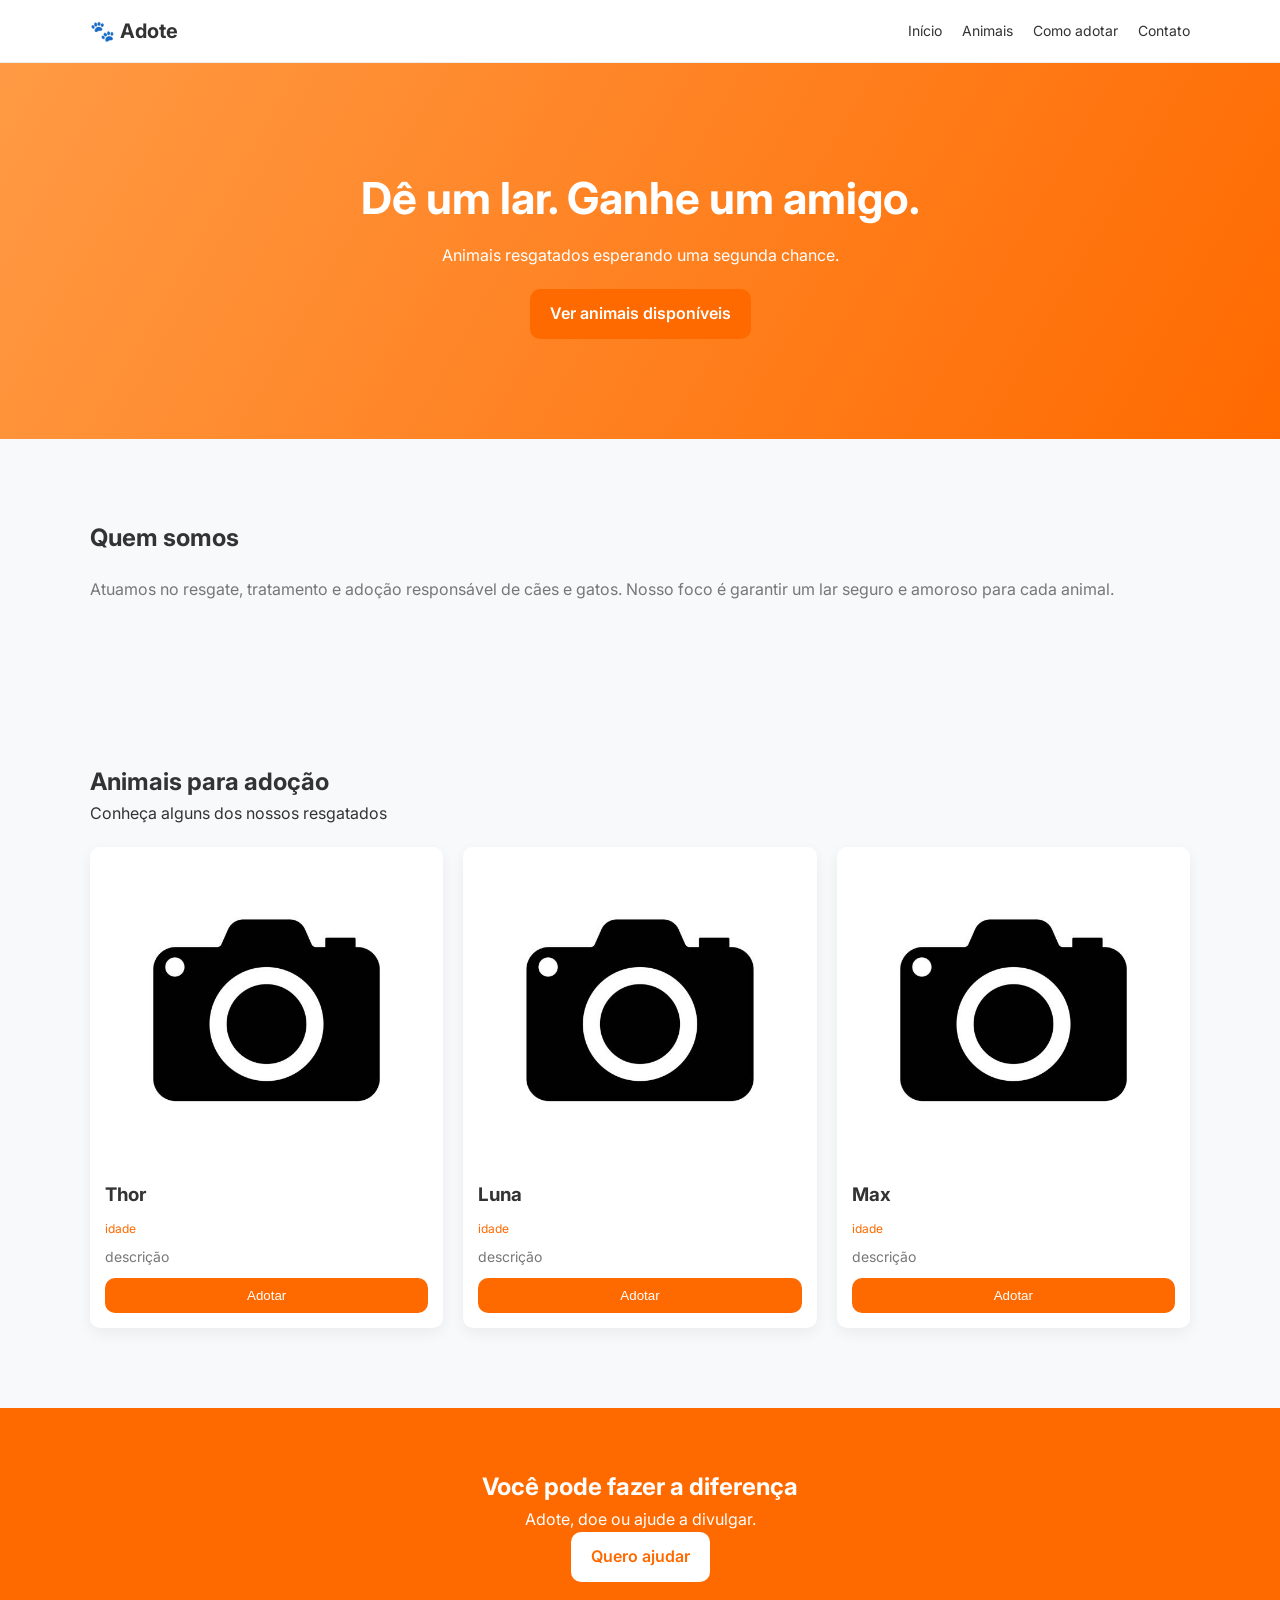
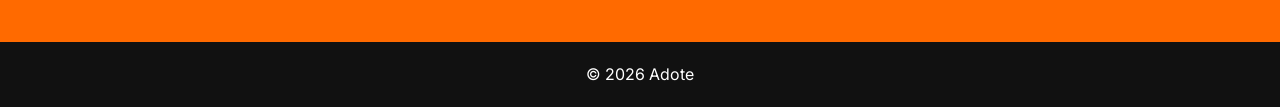
==== index.html @ 524ba232 "first commit" ====
<!DOCTYPE html>
<html lang="pt-br">
<head>
  <meta charset="UTF-8" />
  <meta name="viewport" content="width=device-width, initial-scale=1.0" />
  <title>Adote Amor</title>

  <!-- Fonte -->
  <link href="https://fonts.googleapis.com/css2?family=Inter:wght@300;400;600;700&display=swap" rel="stylesheet">

  <link rel="stylesheet" href="./src/css/style.css" />
</head>

<body>

<header class="header">
  <div class="container nav">
    <h1 class="logo">🐾 Adote</h1>

    <nav aria-label="principal">
      <ul class="menu">
        <li><a href="#">Início</a></li>
        <li><a href="#">Animais</a></li>
        <li><a href="#">Como adotar</a></li>
        <li><a href="#">Contato</a></li>
      </ul>
    </nav>
  </div>
</header>

<main>

  <!-- principal -->
  <section class="hero">
    <div class="container hero-content">
      <h2>Dê um lar. Ganhe um amigo.</h2>
      <p>Animais resgatados esperando uma segunda chance.</p>
      <a href="#" class="btn">Ver animais disponíveis</a>
    </div>
  </section>

  <!-- SOBRE -->
  <section class="section container">
    <header class="section-header">
      <h2>Quem somos</h2>
    </header>

    <p class="section-text">
      Atuamos no resgate, tratamento e adoção responsável de cães e gatos.
      Nosso foco é garantir um lar seguro e amoroso para cada animal.
    </p>
  </section>

  <!-- ANIMAIS -->
  <section class="section container">
    <header class="section-header">
      <h2>Animais para adoção</h2>
      <p>Conheça alguns dos nossos resgatados</p>
    </header>

    <div class="grid-cards">

      <article class="card">
        <img src="./src/img/imagemEx.jpg" alt="dog">
        <div class="card-body">
          <h3>Thor</h3>
          <span class="tag">idade</span>
          <p>descrição</p>
          <button>Adotar</button>
        </div>
      </article>

      <article class="card">
        <img src="./src/img/imagemEx.jpg" alt="dog">
        <div class="card-body">
          <h3>Luna</h3>
          <span class="tag">idade</span>
          <p>descrição</p>
          <button>Adotar</button>
        </div>
      </article>

      <article class="card">
        <img src="./src/img/imagemEx.jpg" alt="dog">
        <div class="card-body">
          <h3>Max</h3>
          <span class="tag">idade</span>
          <p>descrição</p>
          <button>Adotar</button>
        </div>
      </article>

    </div>
  </section>

  <!-- ajude -->
  <section class="ajude">
    <div class="container">
      <h2>Você pode fazer a diferença</h2>
      <p>Adote, doe ou ajude a divulgar.</p>
      <a href="#" class="btn light">Quero ajudar</a>
    </div>
  </section>

</main>

<footer class="footer">
  <div class="container">
    <p>© 2026 Adote</p>
  </div>
</footer>

</body>
</html>
---- src/css/style.css ----
:root {
  --primary: #ff6a00;
  --primary-dark: #e85c00;
  --bg: #f7f9fb;
  --text: #333;
  --gray: #777;
  --radius: 10px;
}

/* RESET */
* {
  margin: 0;
  padding: 0;
  box-sizing: border-box;
}

body {
  font-family: 'Inter', sans-serif;
  background: var(--bg);
  color: var(--text);
  line-height: 1.6;
}

/* CONTAINER */
.container {
  width: 90%;
  max-width: 1100px;
  margin: auto;
}

/* HEADER */
.header {
  background: #fff;
  border-bottom: 1px solid #eee;
}

.nav {
  display: flex;
  flex-direction: column;
  gap: 10px;
  padding: 15px 0;
}

.logo {
  font-size: 20px;
  font-weight: 700;
}

/* MENU MOBILE */
.menu {
  list-style: none;
  display: flex;
  justify-content: space-between;
  font-size: 14px;
}

.menu a {
  text-decoration: none;
  color: var(--text);
}

/* HERO */
.hero {
  background: linear-gradient(120deg, #ff9a44, #ff6a00);
  color: white;
  padding: 60px 0;
  text-align: center;
}

.hero h2 {
  font-size: 26px;
  margin-bottom: 10px;
}

.hero p {
  margin-bottom: 20px;
}

/* BOTÕES */
.btn {
  display: inline-block;
  background: var(--primary);
  color: white;
  padding: 12px 20px;
  border-radius: var(--radius);
  text-decoration: none;
  font-weight: 600;
}

.btn.light {
  background: white;
  color: var(--primary);
}

/* SEÇÕES */
.section {
  padding: 50px 0;
}

.section-header {
  margin-bottom: 20px;
}

.section-text {
  color: var(--gray);
}

/* GRID CARDS */
.grid-cards {
  display: grid;
  grid-template-columns: 1fr;
  gap: 20px;
}

/* CARD */
.card {
  background: white;
  border-radius: var(--radius);
  overflow: hidden;
  box-shadow: 0 5px 15px rgba(0,0,0,0.06);
  transition: 0.3s;
}

.card:hover {
  transform: translateY(-5px);
}

.card img {
  width: 100%;
  display: block;
}

.card-body {
  padding: 15px;
}

.card h3 {
  margin-bottom: 5px;
}

.tag {
  display: inline-block;
  font-size: 12px;
  color: var(--primary);
  margin-bottom: 8px;
}

.card p {
  font-size: 14px;
  color: var(--gray);
}

.card button {
  margin-top: 10px;
  width: 100%;
  padding: 10px;
  border: none;
  background: var(--primary);
  color: white;
  border-radius: var(--radius);
}

/* ajude */
.ajude {
  background: var(--primary);
  color: white;
  text-align: center;
  padding: 60px 0;
}

/* FOOTER */
.footer {
  background: #111;
  color: white;
  text-align: center;
  padding: 20px;
}

/* ========================= */
/* RESPONSIVIDADE (TABLET) */
/* ========================= */
@media (min-width: 768px) {

  .nav {
    flex-direction: row;
    justify-content: space-between;
    align-items: center;
  }

  .menu {
    gap: 20px;
    justify-content: flex-end;
  }

  .hero h2 {
    font-size: 36px;
  }

  .grid-cards {
    grid-template-columns: repeat(2, 1fr);
  }
}

/* ========================= */
/* RESPONSIVIDADE (DESKTOP) */
/* ========================= */
@media (min-width: 1024px) {

  .hero {
    padding: 100px 0;
  }

  .hero h2 {
    font-size: 44px;
  }

  .grid-cards {
    grid-template-columns: repeat(3, 1fr);
  }

  .section {
    padding: 80px 0;
  }
}
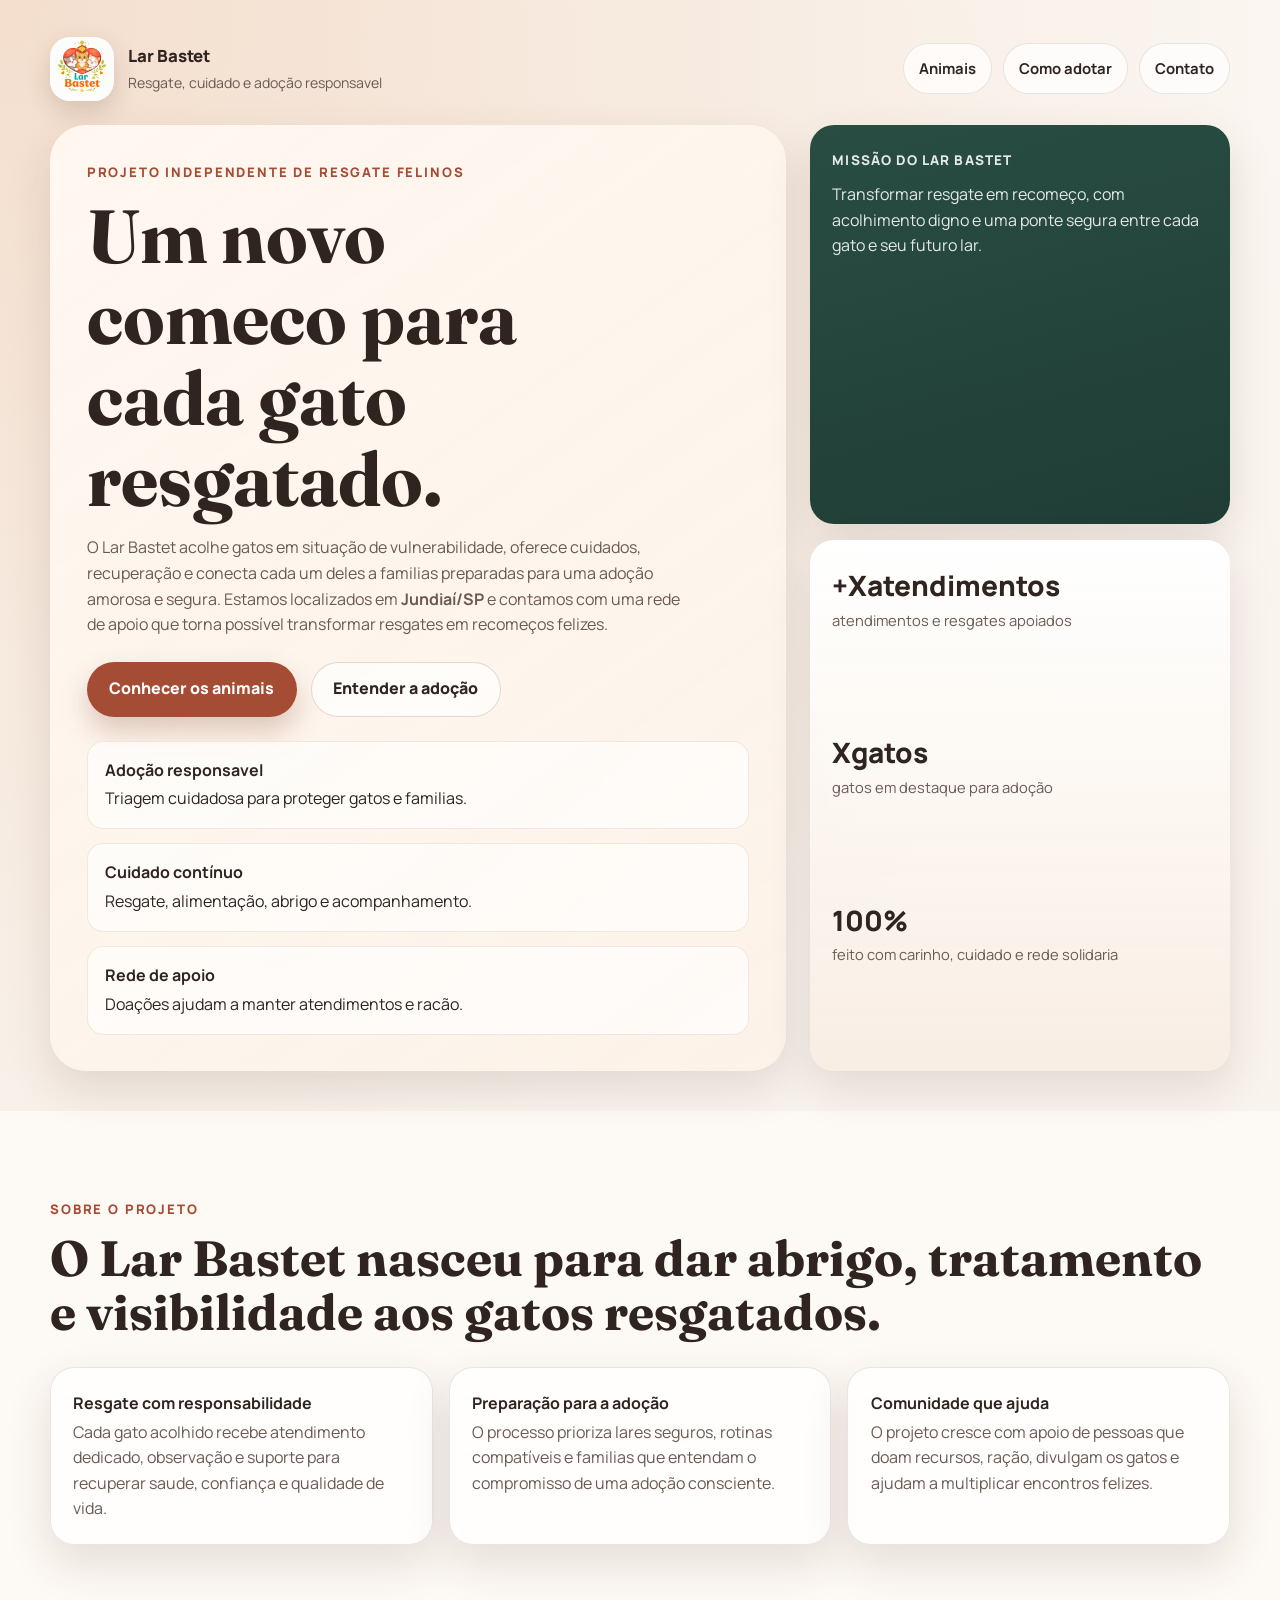
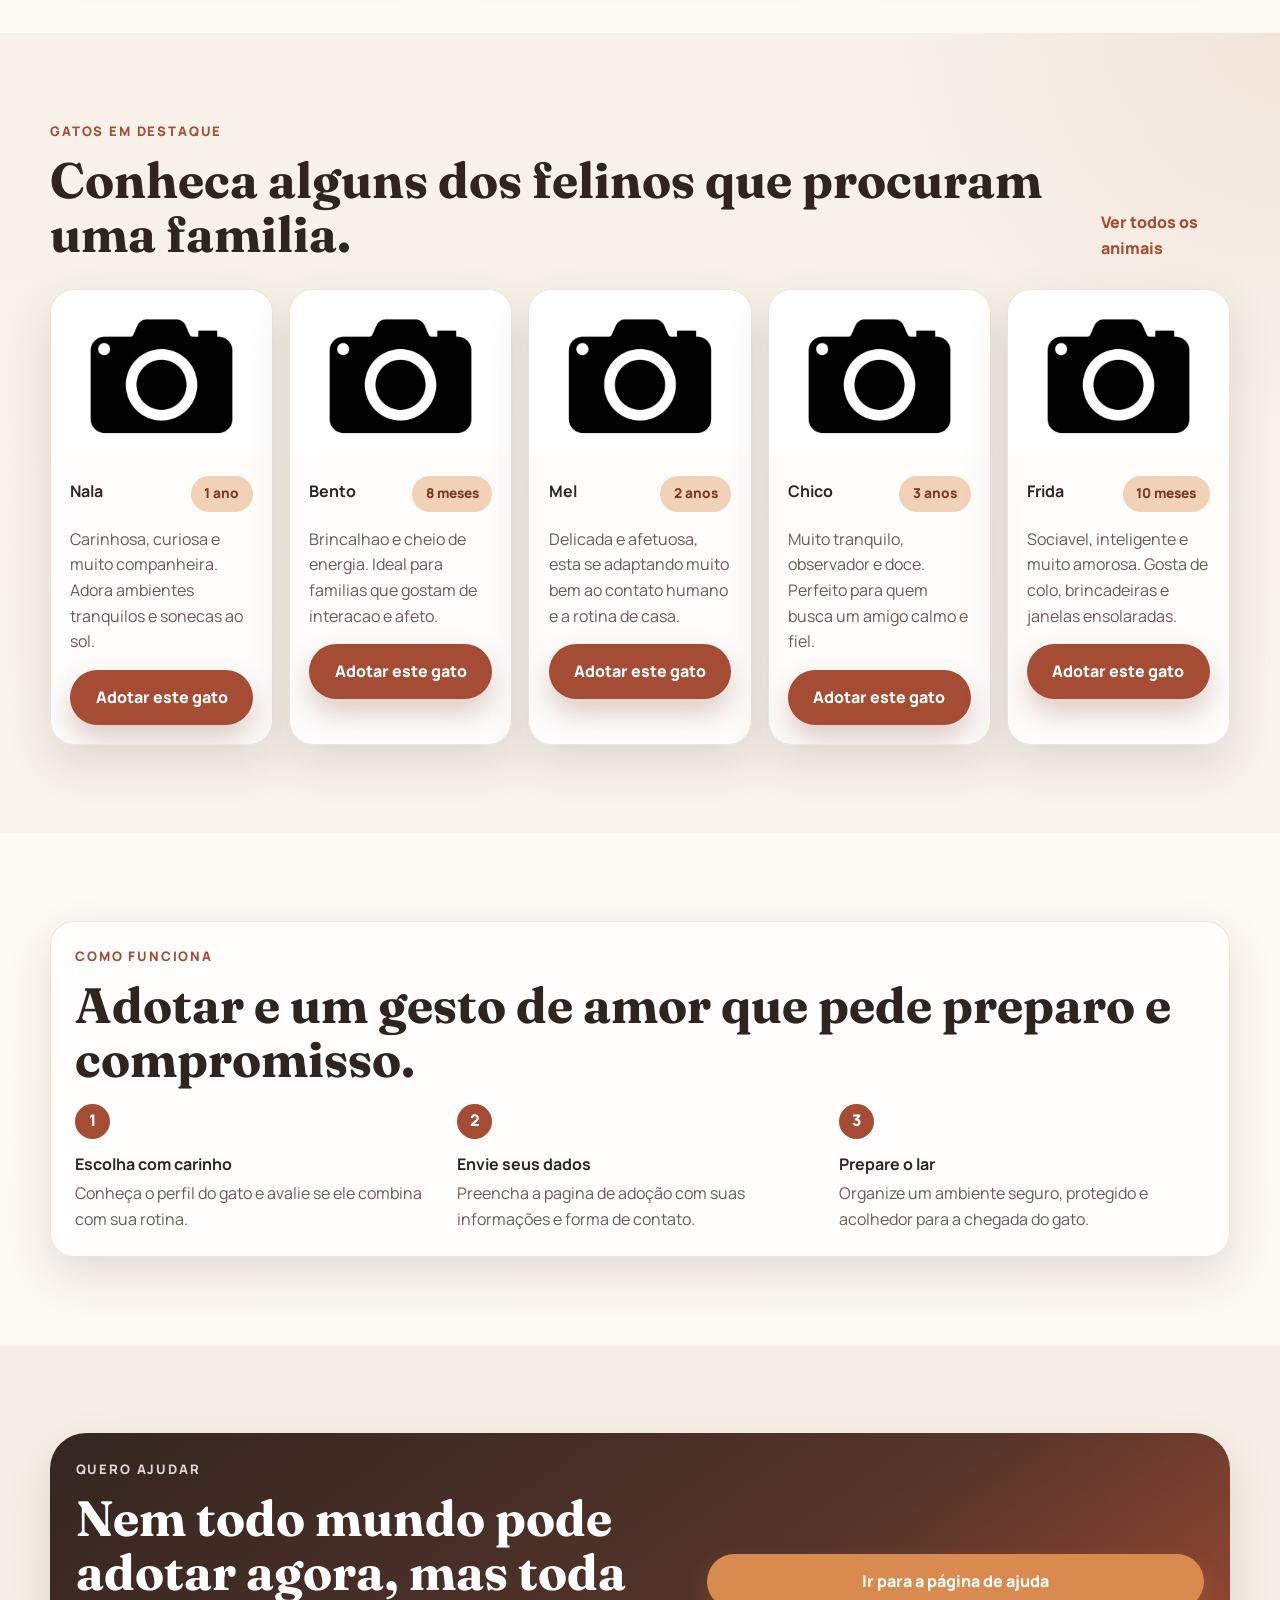
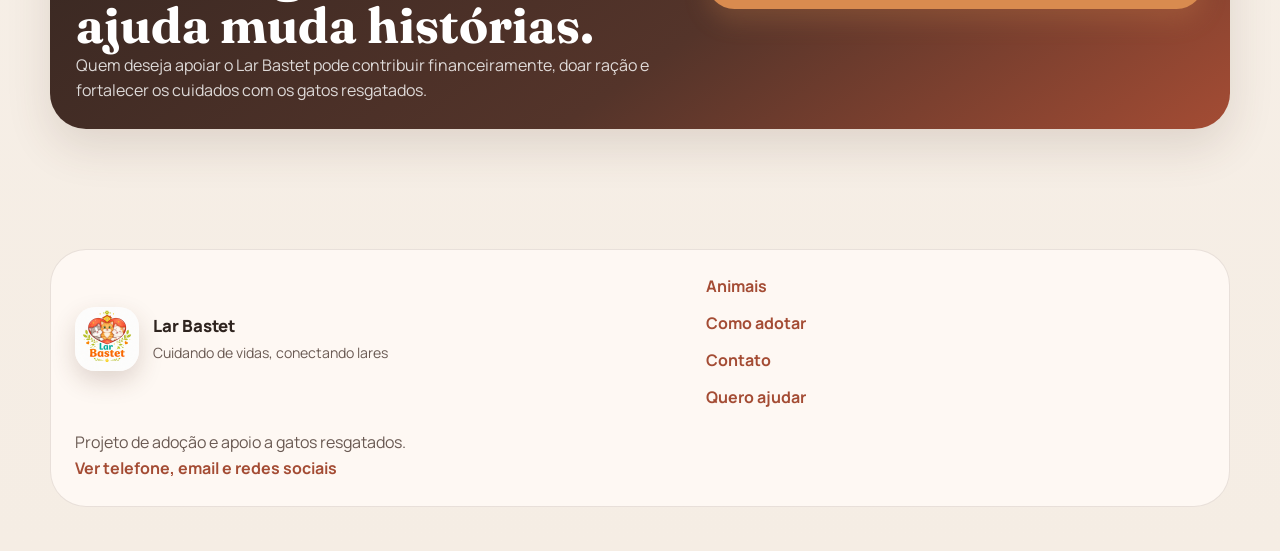
==== commit f84b98c5: "Add files via upload" ====
--- a/index.html
+++ b/index.html
@@ -1,114 +1,278 @@
 <!DOCTYPE html>
-<html lang="pt-br">
+<html lang="pt-BR">
 <head>
-  <meta charset="UTF-8" />
-  <meta name="viewport" content="width=device-width, initial-scale=1.0" />
-  <title>Adote Amor</title>
-
-  <!-- Fonte -->
-  <link href="https://fonts.googleapis.com/css2?family=Inter:wght@300;400;600;700&display=swap" rel="stylesheet">
-
-  <link rel="stylesheet" href="./src/css/style.css" />
+  <meta charset="UTF-8">
+  <meta name="viewport" content="width=device-width, initial-scale=1.0">
+  <title>Lar Bastet | Resgate e Adocao de Gatos</title>
+  <meta
+    name="description"
+    content="Lar Bastet e um projeto de resgate e adocao responsavel de gatos. Conheca nossos felinos, saiba como adotar e descubra como ajudar."
+  >
+  <link rel="preconnect" href="https://fonts.googleapis.com">
+  <link rel="preconnect" href="https://fonts.gstatic.com" crossorigin>
+  <link
+    href="https://fonts.googleapis.com/css2?family=Fraunces:wght@600;700&family=Manrope:wght@400;500;600;700;800&display=swap"
+    rel="stylesheet"
+  >
+  <link rel="stylesheet" href="./src/css/style.css">
 </head>
-
 <body>
-
-<header class="header">
-  <div class="container nav">
-    <h1 class="logo">🐾 Adote</h1>
-
-    <nav aria-label="principal">
-      <ul class="menu">
-        <li><a href="#">Início</a></li>
-        <li><a href="#">Animais</a></li>
-        <li><a href="#">Como adotar</a></li>
-        <li><a href="#">Contato</a></li>
-      </ul>
-    </nav>
-  </div>
-</header>
-
-<main>
-
-  <!-- principal -->
-  <section class="hero">
-    <div class="container hero-content">
-      <h2>Dê um lar. Ganhe um amigo.</h2>
-      <p>Animais resgatados esperando uma segunda chance.</p>
-      <a href="#" class="btn">Ver animais disponíveis</a>
+  <header class="site-header">
+    <div class="container">
+      <div class="topbar">
+        <a class="brand" href="./index.html" aria-label="Pagina inicial Lar Bastet">
+          <img src="./src/img/Logo.png" alt="Logo do projeto Lar Bastet" class="brand-logo">
+          <div class="brand-copy">
+            <strong>Lar Bastet</strong>
+            <span>Resgate, cuidado e adoção responsavel</span>
+          </div>
+        </a>
+
+        <nav class="main-nav" aria-label="Principal">
+          <a href="./animais.html">Animais</a>
+          <a href="./como-adotar.html">Como adotar</a>
+          <a href="./contato.html">Contato</a>
+        </nav>
+      </div>
+
+      <section class="hero">
+        <div class="hero-copy">
+          <p class="eyebrow">Projeto independente de resgate felinos</p>
+          <h1>Um novo comeco para cada gato resgatado.</h1>
+          <p class="hero-text">
+            O Lar Bastet acolhe gatos em situação de vulnerabilidade, oferece cuidados,
+            recuperação e conecta cada um deles a familias preparadas para uma adoção amorosa e segura.
+            Estamos localizados em <strong>Jundiaí/SP</strong> e contamos com uma rede de apoio que torna possível transformar resgates em recomeços felizes.
+          </p>
+
+          <div class="hero-actions">
+            <a class="button button-primary" href="./animais.html">Conhecer os animais</a>
+            <a class="button button-secondary" href="./como-adotar.html">Entender a adoção</a>
+          </div>
+
+          <ul class="hero-highlights" aria-label="Destaques do projeto">
+            <li>
+              <strong>Adoção responsavel</strong>
+              <span>Triagem cuidadosa para proteger gatos e familias.</span>
+            </li>
+            <li>
+              <strong>Cuidado contínuo</strong>
+              <span>Resgate, alimentação, abrigo e acompanhamento.</span>
+            </li>
+            <li>
+              <strong>Rede de apoio</strong>
+              <span>Doações ajudam a manter atendimentos e racão.</span>
+            </li>
+          </ul>
+        </div>
+
+        <aside class="hero-panel">
+          <div class="panel-card panel-card-highlight">
+            <span class="panel-label">Missão do Lar Bastet</span>
+            <p>
+              Transformar resgate em recomeço, com acolhimento digno e
+              uma ponte segura entre cada gato e seu futuro lar.
+            </p>
+          </div>
+
+          <div class="panel-card stats-card">
+            <div>
+              <strong>+Xatendimentos</strong>
+              <span>atendimentos e resgates apoiados</span>
+            </div>
+            <div>
+              <strong>Xgatos</strong>
+              <span>gatos em destaque para adoção</span>
+            </div>
+            <div>
+              <strong>100%</strong>
+              <span>feito com carinho, cuidado e rede solidaria</span>
+            </div>
+          </div>
+        </aside>
+      </section>
     </div>
-  </section>
-
-  <!-- SOBRE -->
-  <section class="section container">
-    <header class="section-header">
-      <h2>Quem somos</h2>
-    </header>
-
-    <p class="section-text">
-      Atuamos no resgate, tratamento e adoção responsável de cães e gatos.
-      Nosso foco é garantir um lar seguro e amoroso para cada animal.
-    </p>
-  </section>
-
-  <!-- ANIMAIS -->
-  <section class="section container">
-    <header class="section-header">
-      <h2>Animais para adoção</h2>
-      <p>Conheça alguns dos nossos resgatados</p>
-    </header>
-
-    <div class="grid-cards">
-
-      <article class="card">
-        <img src="./src/img/imagemEx.jpg" alt="dog">
-        <div class="card-body">
-          <h3>Thor</h3>
-          <span class="tag">idade</span>
-          <p>descrição</p>
-          <button>Adotar</button>
-        </div>
-      </article>
-
-      <article class="card">
-        <img src="./src/img/imagemEx.jpg" alt="dog">
-        <div class="card-body">
-          <h3>Luna</h3>
-          <span class="tag">idade</span>
-          <p>descrição</p>
-          <button>Adotar</button>
-        </div>
-      </article>
-
-      <article class="card">
-        <img src="./src/img/imagemEx.jpg" alt="dog">
-        <div class="card-body">
-          <h3>Max</h3>
-          <span class="tag">idade</span>
-          <p>descrição</p>
-          <button>Adotar</button>
-        </div>
-      </article>
-
+  </header>
+
+  <main>
+    <section class="section section-light">
+      <div class="container">
+        <div class="section-heading">
+          <p class="eyebrow">Sobre o projeto</p>
+          <h2>O Lar Bastet nasceu para dar abrigo, tratamento e visibilidade aos gatos resgatados.</h2>
+        </div>
+
+        <div class="about-grid">
+          <article class="about-card">
+            <h3>Resgate com responsabilidade</h3>
+            <p>
+              Cada gato acolhido recebe atendimento dedicado, observação e suporte para recuperar
+              saude, confiança e qualidade de vida.
+            </p>
+          </article>
+
+          <article class="about-card">
+            <h3>Preparação para a adoção</h3>
+            <p>
+              O processo prioriza lares seguros, rotinas compatíveis e familias que entendam
+              o compromisso de uma adoção consciente.
+            </p>
+          </article>
+
+          <article class="about-card">
+            <h3>Comunidade que ajuda</h3>
+            <p>
+              O projeto cresce com apoio de pessoas que doam recursos, ração,
+              divulgam os gatos e ajudam a multiplicar encontros felizes.
+            </p>
+          </article>
+        </div>
+      </div>
+    </section>
+
+    <section class="section featured-section">
+      <div class="container">
+        <div class="section-heading section-heading-inline">
+          <div>
+            <p class="eyebrow">Gatos em destaque</p>
+            <h2>Conheca alguns dos felinos que procuram uma familia.</h2>
+          </div>
+          <a class="text-link" href="./animais.html">Ver todos os animais</a>
+        </div>
+
+        <div class="cat-grid">
+          <article class="cat-card">
+            <img src="./src/img/imagemEx.jpg" alt="Gata Nala disponivel para adocao">
+            <div class="cat-card-content">
+              <div class="cat-card-header">
+                <h3>Nala</h3>
+                <span>1 ano</span>
+              </div>
+              <p>Carinhosa, curiosa e muito companheira. Adora ambientes tranquilos e sonecas ao sol.</p>
+              <a class="button button-primary button-full" href="./como-adotar.html">Adotar este gato</a>
+            </div>
+          </article>
+
+          <article class="cat-card">
+            <img src="./src/img/imagemEx.jpg" alt="Gato Bento disponivel para adocao">
+            <div class="cat-card-content">
+              <div class="cat-card-header">
+                <h3>Bento</h3>
+                <span>8 meses</span>
+              </div>
+              <p>Brincalhao e cheio de energia. Ideal para familias que gostam de interacao e afeto.</p>
+              <a class="button button-primary button-full" href="./como-adotar.html">Adotar este gato</a>
+            </div>
+          </article>
+
+          <article class="cat-card">
+            <img src="./src/img/imagemEx.jpg" alt="Gata Mel disponivel para adocao">
+            <div class="cat-card-content">
+              <div class="cat-card-header">
+                <h3>Mel</h3>
+                <span>2 anos</span>
+              </div>
+              <p>Delicada e afetuosa, esta se adaptando muito bem ao contato humano e a rotina de casa.</p>
+              <a class="button button-primary button-full" href="./como-adotar.html">Adotar este gato</a>
+            </div>
+          </article>
+
+          <article class="cat-card">
+            <img src="./src/img/imagemEx.jpg" alt="Gato Chico disponivel para adocao">
+            <div class="cat-card-content">
+              <div class="cat-card-header">
+                <h3>Chico</h3>
+                <span>3 anos</span>
+              </div>
+              <p>Muito tranquilo, observador e doce. Perfeito para quem busca um amigo calmo e fiel.</p>
+              <a class="button button-primary button-full" href="./como-adotar.html">Adotar este gato</a>
+            </div>
+          </article>
+
+          <article class="cat-card">
+            <img src="./src/img/imagemEx.jpg" alt="Gata Frida disponivel para adocao">
+            <div class="cat-card-content">
+              <div class="cat-card-header">
+                <h3>Frida</h3>
+                <span>10 meses</span>
+              </div>
+              <p>Sociavel, inteligente e muito amorosa. Gosta de colo, brincadeiras e janelas ensolaradas.</p>
+              <a class="button button-primary button-full" href="./como-adotar.html">Adotar este gato</a>
+            </div>
+          </article>
+        </div>
+      </div>
+    </section>
+
+    <section class="section section-light">
+      <div class="container">
+        <div class="adoption-box">
+          <div>
+            <p class="eyebrow">Como funciona</p>
+            <h2>Adotar e um gesto de amor que pede preparo e compromisso.</h2>
+          </div>
+
+          <div class="adoption-steps">
+            <article>
+              <span>1</span>
+              <h3>Escolha com carinho</h3>
+              <p>Conheça o perfil do gato e avalie se ele combina com sua rotina.</p>
+            </article>
+            <article>
+              <span>2</span>
+              <h3>Envie seus dados</h3>
+              <p>Preencha a pagina de adoção com suas informações e forma de contato.</p>
+            </article>
+            <article>
+              <span>3</span>
+              <h3>Prepare o lar</h3>
+              <p>Organize um ambiente seguro, protegido e acolhedor para a chegada do gato.</p>
+            </article>
+          </div>
+        </div>
+      </div>
+    </section>
+
+    <section class="section support-section">
+      <div class="container support-box">
+        <div>
+          <p class="eyebrow">Quero ajudar</p>
+          <h2>Nem todo mundo pode adotar agora, mas toda ajuda muda histórias.</h2>
+          <p>
+            Quem deseja apoiar o Lar Bastet pode contribuir financeiramente,
+            doar ração e fortalecer os cuidados com os gatos resgatados.
+          </p>
+        </div>
+
+        <a class="button button-accent" href="./quero-ajudar.html">Ir para a página de ajuda</a>
+      </div>
+    </section>
+  </main>
+
+  <footer class="site-footer">
+    <div class="container footer-grid">
+      <div>
+        <a class="brand brand-footer" href="./index.html">
+          <img src="./src/img/Logo.png" alt="Logo do Lar Bastet" class="brand-logo">
+          <div class="brand-copy">
+            <strong>Lar Bastet</strong>
+            <span>Cuidando de vidas, conectando lares</span>
+          </div>
+        </a>
+      </div>
+
+      <div class="footer-links">
+        <a href="./animais.html">Animais</a>
+        <a href="./como-adotar.html">Como adotar</a>
+        <a href="./contato.html">Contato</a>
+        <a href="./quero-ajudar.html">Quero ajudar</a>
+      </div>
+
+      <div class="footer-contact">
+        <p>Projeto de adoção e apoio a gatos resgatados.</p>
+        <a href="./contato.html">Ver telefone, email e redes sociais</a>
+      </div>
     </div>
-  </section>
-
-  <!-- ajude -->
-  <section class="ajude">
-    <div class="container">
-      <h2>Você pode fazer a diferença</h2>
-      <p>Adote, doe ou ajude a divulgar.</p>
-      <a href="#" class="btn light">Quero ajudar</a>
-    </div>
-  </section>
-
-</main>
-
-<footer class="footer">
-  <div class="container">
-    <p>© 2026 Adote</p>
-  </div>
-</footer>
-
+  </footer>
 </body>
-</html>+</html>
--- a/src/css/style.css
+++ b/src/css/style.css
@@ -1,224 +1,612 @@
 :root {
-  --primary: #ff6a00;
-  --primary-dark: #e85c00;
-  --bg: #f7f9fb;
-  --text: #333;
-  --gray: #777;
-  --radius: 10px;
-}
-
-/* RESET */
+  --bg: #f8f2eb;
+  --surface: #fffaf5;
+  --surface-strong: #fff;
+  --surface-muted: #f1e6db;
+  --text: #2f241f;
+  --text-soft: #6a5a53;
+  --line: rgba(79, 52, 38, 0.12);
+  --primary: #a44c34;
+  --primary-dark: #7d3725;
+  --accent: #d98b4f;
+  --accent-soft: #f1d2b7;
+  --success: #294d43;
+  --shadow: 0 18px 45px rgba(86, 55, 42, 0.14);
+  --radius-sm: 16px;
+  --radius-md: 24px;
+  --radius-lg: 36px;
+  --container: 1180px;
+}
+
 * {
+  box-sizing: border-box;
   margin: 0;
   padding: 0;
-  box-sizing: border-box;
+}
+
+html {
+  scroll-behavior: smooth;
 }
 
 body {
-  font-family: 'Inter', sans-serif;
-  background: var(--bg);
+  min-width: 320px;
+  background:
+    radial-gradient(circle at top left, rgba(217, 139, 79, 0.22), transparent 32%),
+    linear-gradient(180deg, #fbf6f1 0%, #f5ede4 100%);
   color: var(--text);
+  font-family: "Manrope", sans-serif;
   line-height: 1.6;
 }
 
-/* CONTAINER */
+img {
+  display: block;
+  max-width: 100%;
+}
+
+a {
+  color: inherit;
+  text-decoration: none;
+}
+
+button,
+input,
+textarea {
+  font: inherit;
+}
+
 .container {
-  width: 90%;
-  max-width: 1100px;
-  margin: auto;
-}
-
-/* HEADER */
-.header {
-  background: #fff;
-  border-bottom: 1px solid #eee;
-}
-
-.nav {
+  width: min(calc(100% - 2rem), var(--container));
+  margin: 0 auto;
+}
+
+.site-header {
+  padding: 1rem 0 2.5rem;
+}
+
+.topbar {
   display: flex;
   flex-direction: column;
-  gap: 10px;
-  padding: 15px 0;
-}
-
-.logo {
-  font-size: 20px;
+  gap: 1rem;
+  padding: 1rem 0 1.5rem;
+}
+
+.brand {
+  display: inline-flex;
+  align-items: center;
+  gap: 0.9rem;
+  width: fit-content;
+}
+
+.brand-logo {
+  width: 64px;
+  height: 64px;
+  border-radius: 20px;
+  object-fit: cover;
+  box-shadow: 0 10px 24px rgba(84, 50, 34, 0.18);
+}
+
+.brand-copy {
+  display: flex;
+  flex-direction: column;
+  gap: 0.1rem;
+}
+
+.brand-copy strong {
+  font-size: 1.05rem;
+  font-weight: 800;
+}
+
+.brand-copy span {
+  color: var(--text-soft);
+  font-size: 0.88rem;
+}
+
+.main-nav {
+  display: grid;
+  grid-template-columns: repeat(3, minmax(0, 1fr));
+  gap: 0.65rem;
+}
+
+.main-nav a {
+  border: 1px solid var(--line);
+  border-radius: 999px;
+  background: rgba(255, 255, 255, 0.72);
+  padding: 0.8rem 0.95rem;
+  text-align: center;
+  font-size: 0.93rem;
   font-weight: 700;
-}
-
-/* MENU MOBILE */
-.menu {
+  transition: transform 0.25s ease, background-color 0.25s ease, border-color 0.25s ease;
+}
+
+.main-nav a:hover,
+.main-nav a:focus-visible {
+  background: var(--surface-strong);
+  border-color: rgba(164, 76, 52, 0.3);
+  transform: translateY(-2px);
+}
+
+.hero {
+  display: grid;
+  gap: 1.5rem;
+}
+
+.hero-copy,
+.hero-panel {
+  border-radius: var(--radius-lg);
+  backdrop-filter: blur(6px);
+}
+
+.hero-copy {
+  padding: 1.75rem;
+  background: linear-gradient(145deg, rgba(255, 248, 241, 0.95), rgba(252, 242, 232, 0.88));
+  box-shadow: var(--shadow);
+}
+
+.eyebrow {
+  margin-bottom: 0.75rem;
+  color: var(--primary);
+  font-size: 0.82rem;
+  font-weight: 800;
+  letter-spacing: 0.14em;
+  text-transform: uppercase;
+}
+
+h1,
+h2 {
+  font-family: "Fraunces", serif;
+  line-height: 1.08;
+}
+
+h1 {
+  font-size: clamp(2.3rem, 6vw, 4.7rem);
+  max-width: 11ch;
+}
+
+h2 {
+  font-size: clamp(1.8rem, 5vw, 3.1rem);
+}
+
+.hero-text,
+.section-heading p:last-child,
+.about-card p,
+.cat-card p,
+.adoption-steps p,
+.support-box p,
+.footer-contact p,
+.page-panel p,
+.contact-card p,
+.donation-card p,
+.form-card p {
+  color: var(--text-soft);
+}
+
+.hero-text {
+  max-width: 60ch;
+  margin-top: 1rem;
+  font-size: 1rem;
+}
+
+.hero-actions {
+  display: flex;
+  flex-direction: column;
+  gap: 0.85rem;
+  margin-top: 1.5rem;
+}
+
+.button {
+  display: inline-flex;
+  align-items: center;
+  justify-content: center;
+  min-height: 3.25rem;
+  border-radius: 999px;
+  padding: 0.85rem 1.35rem;
+  border: 1px solid transparent;
+  font-weight: 800;
+  transition: transform 0.25s ease, box-shadow 0.25s ease, background-color 0.25s ease;
+}
+
+.button:hover,
+.button:focus-visible {
+  transform: translateY(-2px);
+}
+
+.button-primary {
+  background: var(--primary);
+  color: #fff;
+  box-shadow: 0 14px 28px rgba(125, 55, 37, 0.25);
+}
+
+.button-primary:hover,
+.button-primary:focus-visible {
+  background: var(--primary-dark);
+}
+
+.button-secondary {
+  border-color: rgba(164, 76, 52, 0.22);
+  background: rgba(255, 255, 255, 0.7);
+  color: var(--text);
+}
+
+.button-accent {
+  background: var(--accent);
+  color: #fff;
+  box-shadow: 0 12px 24px rgba(217, 139, 79, 0.24);
+}
+
+.button-full {
+  width: 100%;
+}
+
+.hero-highlights {
+  display: grid;
+  gap: 0.9rem;
+  margin-top: 1.5rem;
   list-style: none;
+}
+
+.hero-highlights li {
+  padding: 1rem 1.1rem;
+  border: 1px solid rgba(164, 76, 52, 0.12);
+  border-radius: var(--radius-sm);
+  background: rgba(255, 255, 255, 0.64);
+}
+
+.hero-highlights strong,
+.cat-card h3,
+.about-card h3,
+.adoption-steps h3,
+.contact-card h3,
+.donation-card h3,
+.form-card h3 {
+  display: block;
+  margin-bottom: 0.2rem;
+  font-size: 1rem;
+}
+
+.hero-panel {
+  display: grid;
+  gap: 1rem;
+}
+
+.panel-card {
+  padding: 1.4rem;
+  border-radius: var(--radius-md);
+  box-shadow: var(--shadow);
+}
+
+.panel-card-highlight {
+  background: linear-gradient(165deg, var(--success), #1f3d35);
+  color: #fff;
+}
+
+.panel-card-highlight p,
+.panel-card-highlight .panel-label {
+  color: rgba(255, 255, 255, 0.88);
+}
+
+.panel-label {
+  display: inline-block;
+  margin-bottom: 0.65rem;
+  font-size: 0.84rem;
+  font-weight: 800;
+  letter-spacing: 0.08em;
+  text-transform: uppercase;
+}
+
+.stats-card {
+  display: grid;
+  gap: 1rem;
+  background: linear-gradient(180deg, rgba(255, 255, 255, 0.96), rgba(248, 237, 226, 0.9));
+}
+
+.stats-card strong {
+  display: block;
+  font-size: 1.75rem;
+  font-weight: 800;
+}
+
+.stats-card span {
+  color: var(--text-soft);
+  font-size: 0.92rem;
+}
+
+.section {
+  padding: 4rem 0;
+}
+
+.section-light {
+  background: rgba(255, 252, 248, 0.72);
+}
+
+.section-heading {
+  margin-bottom: 1.75rem;
+}
+
+.section-heading-inline {
   display: flex;
+  flex-direction: column;
+  gap: 1rem;
+}
+
+.text-link {
+  width: fit-content;
+  color: var(--primary);
+  font-weight: 800;
+}
+
+.about-grid,
+.cat-grid,
+.adoption-steps,
+.contact-grid,
+.donation-grid {
+  display: grid;
+  gap: 1rem;
+}
+
+.about-card,
+.cat-card,
+.adoption-box,
+.page-panel,
+.contact-card,
+.donation-card,
+.form-card {
+  border: 1px solid var(--line);
+  border-radius: var(--radius-md);
+  background: rgba(255, 255, 255, 0.82);
+  box-shadow: var(--shadow);
+}
+
+.about-card {
+  padding: 1.4rem;
+}
+
+.featured-section {
+  background:
+    radial-gradient(circle at right top, rgba(169, 87, 58, 0.08), transparent 26%),
+    linear-gradient(180deg, rgba(245, 235, 224, 0.2), rgba(248, 244, 238, 0.65));
+}
+
+.cat-card {
+  overflow: hidden;
+}
+
+.cat-card img {
+  width: 100%;
+  aspect-ratio: 4 / 3;
+  object-fit: cover;
+}
+
+.cat-card-content {
+  display: flex;
+  flex-direction: column;
+  gap: 0.95rem;
+  padding: 1.2rem;
+}
+
+.cat-card-header {
+  display: flex;
+  align-items: center;
   justify-content: space-between;
-  font-size: 14px;
-}
-
-.menu a {
-  text-decoration: none;
+  gap: 0.75rem;
+}
+
+.cat-card-header span {
+  border-radius: 999px;
+  background: var(--accent-soft);
+  padding: 0.45rem 0.85rem;
+  font-size: 0.85rem;
+  font-weight: 800;
+  color: var(--primary-dark);
+}
+
+.adoption-box {
+  padding: 1.5rem;
+}
+
+.adoption-steps article {
+  padding-top: 1.1rem;
+}
+
+.adoption-steps span {
+  display: inline-flex;
+  align-items: center;
+  justify-content: center;
+  width: 2.2rem;
+  height: 2.2rem;
+  margin-bottom: 0.85rem;
+  border-radius: 999px;
+  background: var(--primary);
+  color: #fff;
+  font-weight: 800;
+}
+
+.support-section {
+  padding-top: 0;
+}
+
+.support-box {
+  display: grid;
+  gap: 1.5rem;
+  padding: 1.6rem;
+  border-radius: var(--radius-lg);
+  background: linear-gradient(145deg, #342621, #54342a 58%, #a44c34 100%);
+  color: #fff;
+  box-shadow: var(--shadow);
+}
+
+.support-box .eyebrow,
+.support-box p {
+  color: rgba(255, 255, 255, 0.82);
+}
+
+.site-footer {
+  padding: 2rem 0 2.8rem;
+}
+
+.footer-grid {
+  display: grid;
+  gap: 1.25rem;
+  padding: 1.5rem;
+  border: 1px solid var(--line);
+  border-radius: var(--radius-lg);
+  background: rgba(255, 250, 245, 0.88);
+}
+
+.brand-footer .brand-copy span {
+  color: var(--text-soft);
+}
+
+.footer-links {
+  display: grid;
+  gap: 0.7rem;
+}
+
+.footer-links a,
+.footer-contact a {
+  color: var(--primary);
+  font-weight: 700;
+}
+
+.page-main {
+  padding-bottom: 3rem;
+}
+
+.page-hero {
+  padding: 1rem 0 2rem;
+}
+
+.page-panel,
+.form-card,
+.donation-card,
+.contact-card {
+  padding: 1.4rem;
+}
+
+.page-panel {
+  display: grid;
+  gap: 1.2rem;
+}
+
+.contact-list,
+.simple-list {
+  display: grid;
+  gap: 0.7rem;
+  list-style: none;
+}
+
+.simple-list li,
+.contact-list li {
+  color: var(--text-soft);
+}
+
+.form-grid {
+  display: grid;
+  gap: 1rem;
+}
+
+.field {
+  display: grid;
+  gap: 0.45rem;
+}
+
+.field label {
+  font-weight: 700;
+}
+
+.field input,
+.field textarea {
+  width: 100%;
+  border: 1px solid rgba(79, 52, 38, 0.16);
+  border-radius: 18px;
+  background: #fff;
+  padding: 0.95rem 1rem;
   color: var(--text);
 }
 
-/* HERO */
-.hero {
-  background: linear-gradient(120deg, #ff9a44, #ff6a00);
-  color: white;
-  padding: 60px 0;
-  text-align: center;
-}
-
-.hero h2 {
-  font-size: 26px;
-  margin-bottom: 10px;
-}
-
-.hero p {
-  margin-bottom: 20px;
-}
-
-/* BOTÕES */
-.btn {
-  display: inline-block;
-  background: var(--primary);
-  color: white;
-  padding: 12px 20px;
-  border-radius: var(--radius);
-  text-decoration: none;
-  font-weight: 600;
-}
-
-.btn.light {
-  background: white;
-  color: var(--primary);
-}
-
-/* SEÇÕES */
-.section {
-  padding: 50px 0;
-}
-
-.section-header {
-  margin-bottom: 20px;
-}
-
-.section-text {
-  color: var(--gray);
-}
-
-/* GRID CARDS */
-.grid-cards {
-  display: grid;
-  grid-template-columns: 1fr;
-  gap: 20px;
-}
-
-/* CARD */
-.card {
-  background: white;
-  border-radius: var(--radius);
-  overflow: hidden;
-  box-shadow: 0 5px 15px rgba(0,0,0,0.06);
-  transition: 0.3s;
-}
-
-.card:hover {
-  transform: translateY(-5px);
-}
-
-.card img {
-  width: 100%;
-  display: block;
-}
-
-.card-body {
-  padding: 15px;
-}
-
-.card h3 {
-  margin-bottom: 5px;
-}
-
-.tag {
-  display: inline-block;
-  font-size: 12px;
-  color: var(--primary);
-  margin-bottom: 8px;
-}
-
-.card p {
-  font-size: 14px;
-  color: var(--gray);
-}
-
-.card button {
-  margin-top: 10px;
-  width: 100%;
-  padding: 10px;
-  border: none;
-  background: var(--primary);
-  color: white;
-  border-radius: var(--radius);
-}
-
-/* ajude */
-.ajude {
-  background: var(--primary);
-  color: white;
-  text-align: center;
-  padding: 60px 0;
-}
-
-/* FOOTER */
-.footer {
-  background: #111;
-  color: white;
-  text-align: center;
-  padding: 20px;
-}
-
-/* ========================= */
-/* RESPONSIVIDADE (TABLET) */
-/* ========================= */
-@media (min-width: 768px) {
-
-  .nav {
+.field textarea {
+  min-height: 140px;
+  resize: vertical;
+}
+
+.help-note {
+  font-size: 0.92rem;
+  color: var(--text-soft);
+}
+
+@media (min-width: 700px) {
+  .site-header {
+    padding-top: 1.3rem;
+  }
+
+  .hero-actions {
     flex-direction: row;
+    flex-wrap: wrap;
+  }
+
+  .about-grid,
+  .contact-grid,
+  .donation-grid {
+    grid-template-columns: repeat(2, minmax(0, 1fr));
+  }
+
+  .cat-grid {
+    grid-template-columns: repeat(2, minmax(0, 1fr));
+  }
+
+  .adoption-steps {
+    grid-template-columns: repeat(3, minmax(0, 1fr));
+  }
+}
+
+@media (min-width: 960px) {
+  .topbar {
+    flex-direction: row;
+    align-items: center;
     justify-content: space-between;
+  }
+
+  .main-nav {
+    width: auto;
+    grid-template-columns: repeat(3, auto);
+  }
+
+  .hero {
+    grid-template-columns: minmax(0, 1.4fr) minmax(320px, 0.8fr);
+    align-items: stretch;
+  }
+
+  .hero-copy {
+    padding: 2.3rem;
+  }
+
+  .section {
+    padding: 5.5rem 0;
+  }
+
+  .section-heading-inline {
+    flex-direction: row;
+    align-items: end;
+    justify-content: space-between;
+  }
+
+  .about-grid {
+    grid-template-columns: repeat(3, minmax(0, 1fr));
+  }
+
+  .cat-grid {
+    grid-template-columns: repeat(3, minmax(0, 1fr));
+  }
+
+  .support-box,
+  .footer-grid,
+  .page-panel {
+    grid-template-columns: 1.1fr 0.9fr;
     align-items: center;
   }
-
-  .menu {
-    gap: 20px;
-    justify-content: flex-end;
-  }
-
-  .hero h2 {
-    font-size: 36px;
-  }
-
-  .grid-cards {
-    grid-template-columns: repeat(2, 1fr);
-  }
-}
-
-/* ========================= */
-/* RESPONSIVIDADE (DESKTOP) */
-/* ========================= */
-@media (min-width: 1024px) {
-
-  .hero {
-    padding: 100px 0;
-  }
-
-  .hero h2 {
-    font-size: 44px;
-  }
-
-  .grid-cards {
-    grid-template-columns: repeat(3, 1fr);
-  }
-
-  .section {
-    padding: 80px 0;
-  }
-}+}
+
+@media (min-width: 1180px) {
+  .cat-grid {
+    grid-template-columns: repeat(5, minmax(0, 1fr));
+  }
+}
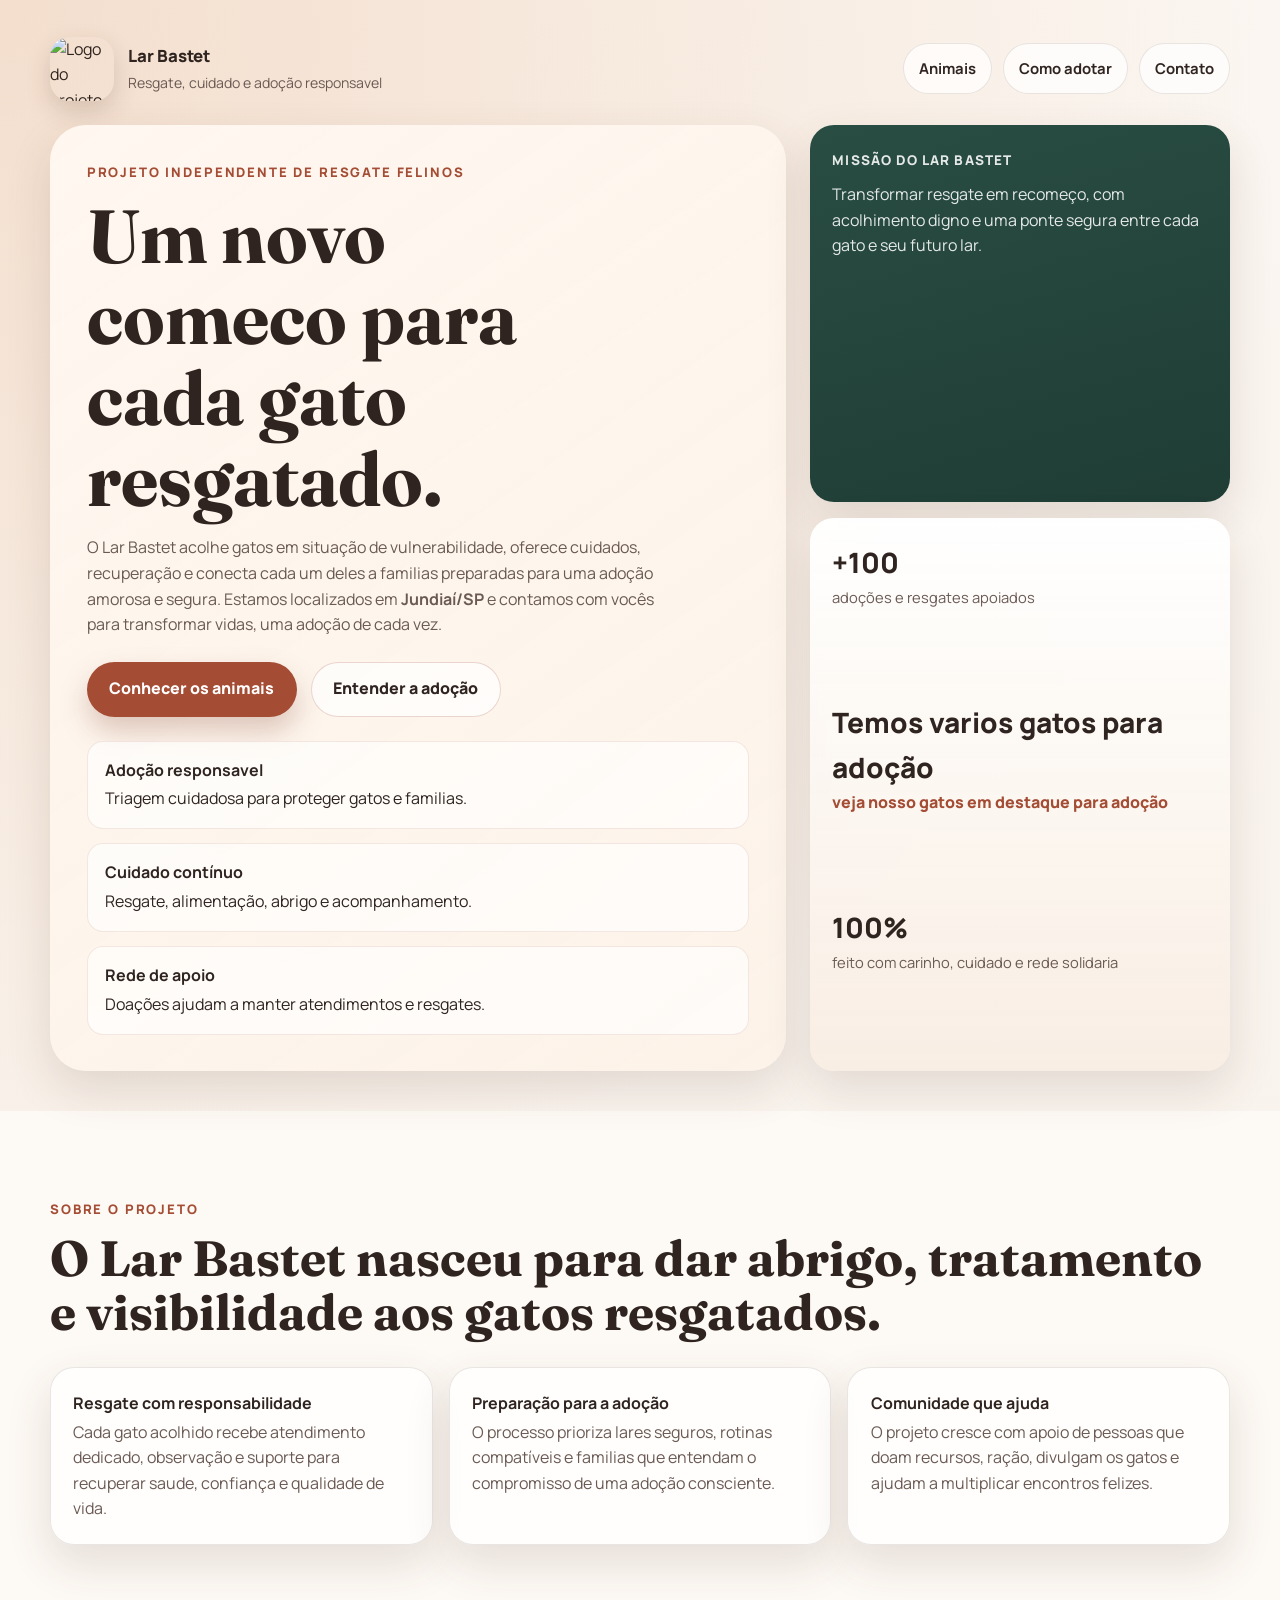
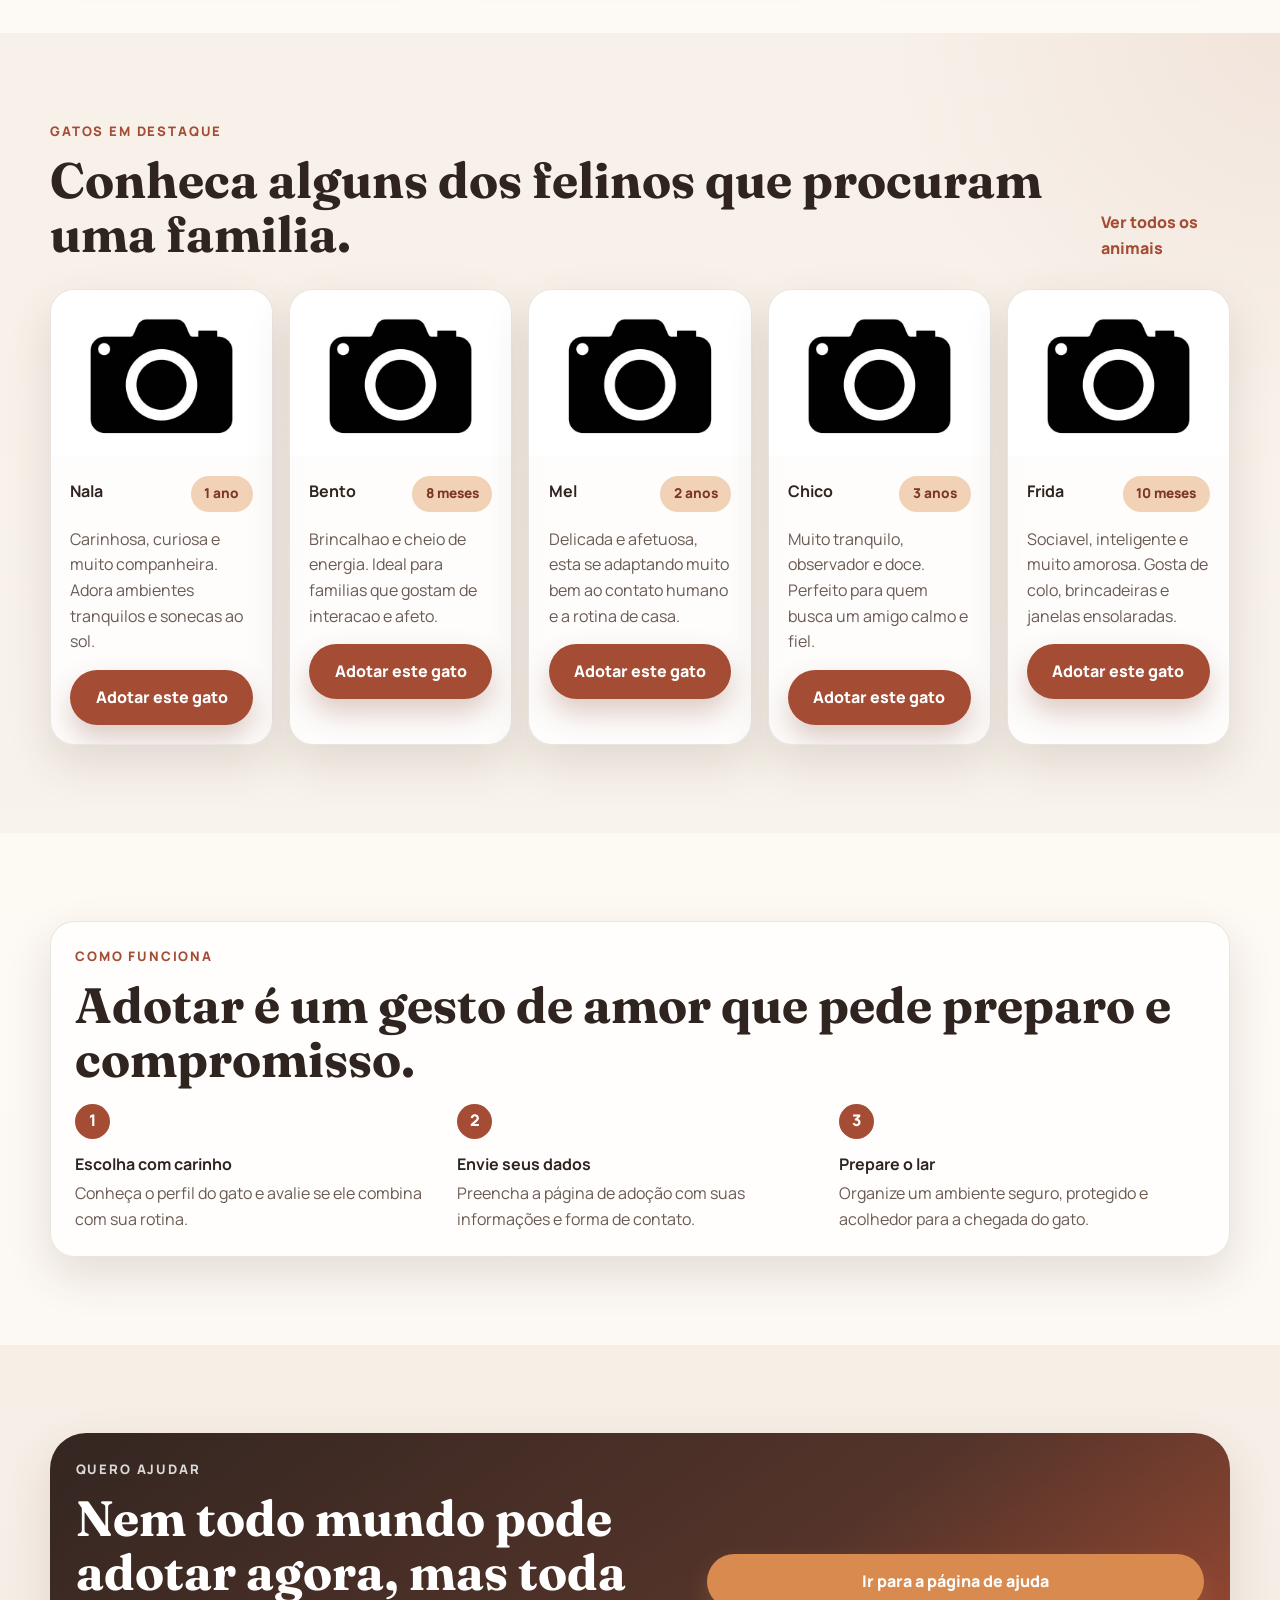
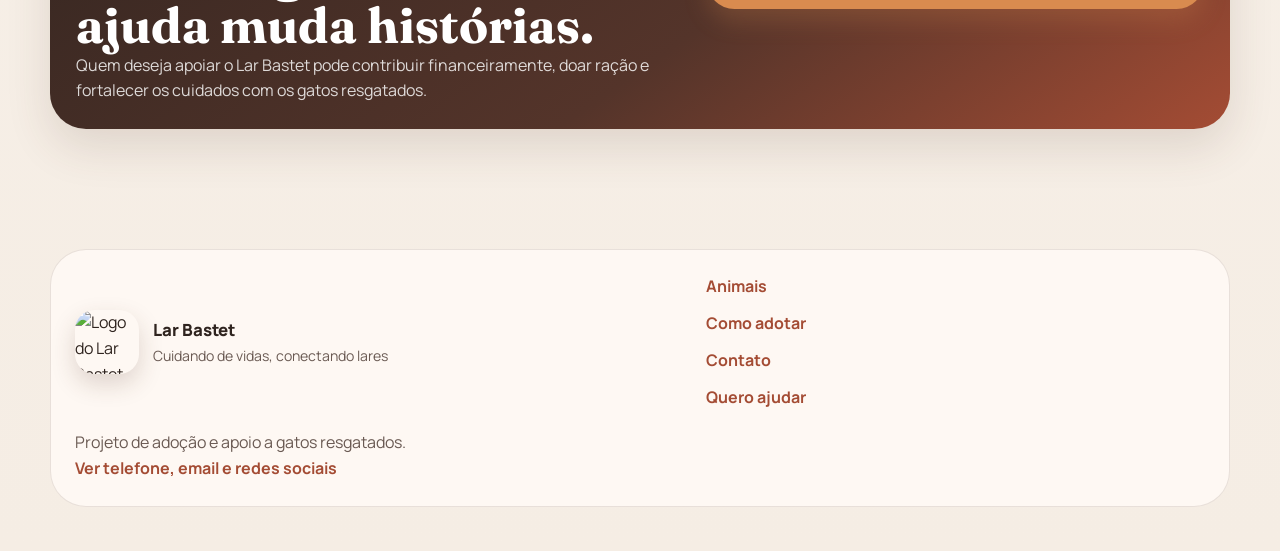
==== commit 4eebbfbf: "Update logo and text content in index.html" ====
--- a/index.html
+++ b/index.html
@@ -4,6 +4,7 @@
   <meta charset="UTF-8">
   <meta name="viewport" content="width=device-width, initial-scale=1.0">
   <title>Lar Bastet | Resgate e Adocao de Gatos</title>
+  <link rel="icon" type="image/png" sizes="32x32" href="./src/img/logo.jpeg">
   <meta
     name="description"
     content="Lar Bastet e um projeto de resgate e adocao responsavel de gatos. Conheca nossos felinos, saiba como adotar e descubra como ajudar."
@@ -21,7 +22,7 @@
     <div class="container">
       <div class="topbar">
         <a class="brand" href="./index.html" aria-label="Pagina inicial Lar Bastet">
-          <img src="./src/img/Logo.png" alt="Logo do projeto Lar Bastet" class="brand-logo">
+          <img src="./src/img/logo.jpeg" alt="Logo do projeto Lar Bastet" class="brand-logo">
           <div class="brand-copy">
             <strong>Lar Bastet</strong>
             <span>Resgate, cuidado e adoção responsavel</span>
@@ -42,7 +43,7 @@
           <p class="hero-text">
             O Lar Bastet acolhe gatos em situação de vulnerabilidade, oferece cuidados,
             recuperação e conecta cada um deles a familias preparadas para uma adoção amorosa e segura.
-            Estamos localizados em <strong>Jundiaí/SP</strong> e contamos com uma rede de apoio que torna possível transformar resgates em recomeços felizes.
+            Estamos localizados em <strong>Jundiaí/SP</strong> e contamos com vocês para transformar vidas, uma adoção de cada vez.
           </p>
 
           <div class="hero-actions">
@@ -61,7 +62,7 @@
             </li>
             <li>
               <strong>Rede de apoio</strong>
-              <span>Doações ajudam a manter atendimentos e racão.</span>
+              <span>Doações ajudam a manter atendimentos e resgates.</span>
             </li>
           </ul>
         </div>
@@ -77,12 +78,12 @@
 
           <div class="panel-card stats-card">
             <div>
-              <strong>+Xatendimentos</strong>
-              <span>atendimentos e resgates apoiados</span>
+              <strong>+100</strong>
+              <span>adoções e resgates apoiados</span>
             </div>
             <div>
-              <strong>Xgatos</strong>
-              <span>gatos em destaque para adoção</span>
+              <strong>Temos varios gatos para adoção</strong>
+              <a href="./animais.html" class="text-link">veja nosso gatos em destaque para adoção</a>
             </div>
             <div>
               <strong>100%</strong>
@@ -209,7 +210,7 @@
         <div class="adoption-box">
           <div>
             <p class="eyebrow">Como funciona</p>
-            <h2>Adotar e um gesto de amor que pede preparo e compromisso.</h2>
+            <h2>Adotar é um gesto de amor que pede preparo e compromisso.</h2>
           </div>
 
           <div class="adoption-steps">
@@ -221,7 +222,7 @@
             <article>
               <span>2</span>
               <h3>Envie seus dados</h3>
-              <p>Preencha a pagina de adoção com suas informações e forma de contato.</p>
+              <p>Preencha a página de adoção com suas informações e forma de contato.</p>
             </article>
             <article>
               <span>3</span>
@@ -253,7 +254,7 @@
     <div class="container footer-grid">
       <div>
         <a class="brand brand-footer" href="./index.html">
-          <img src="./src/img/Logo.png" alt="Logo do Lar Bastet" class="brand-logo">
+          <img src="./src/img/logo.jpeg" alt="Logo do Lar Bastet" class="brand-logo">
           <div class="brand-copy">
             <strong>Lar Bastet</strong>
             <span>Cuidando de vidas, conectando lares</span>
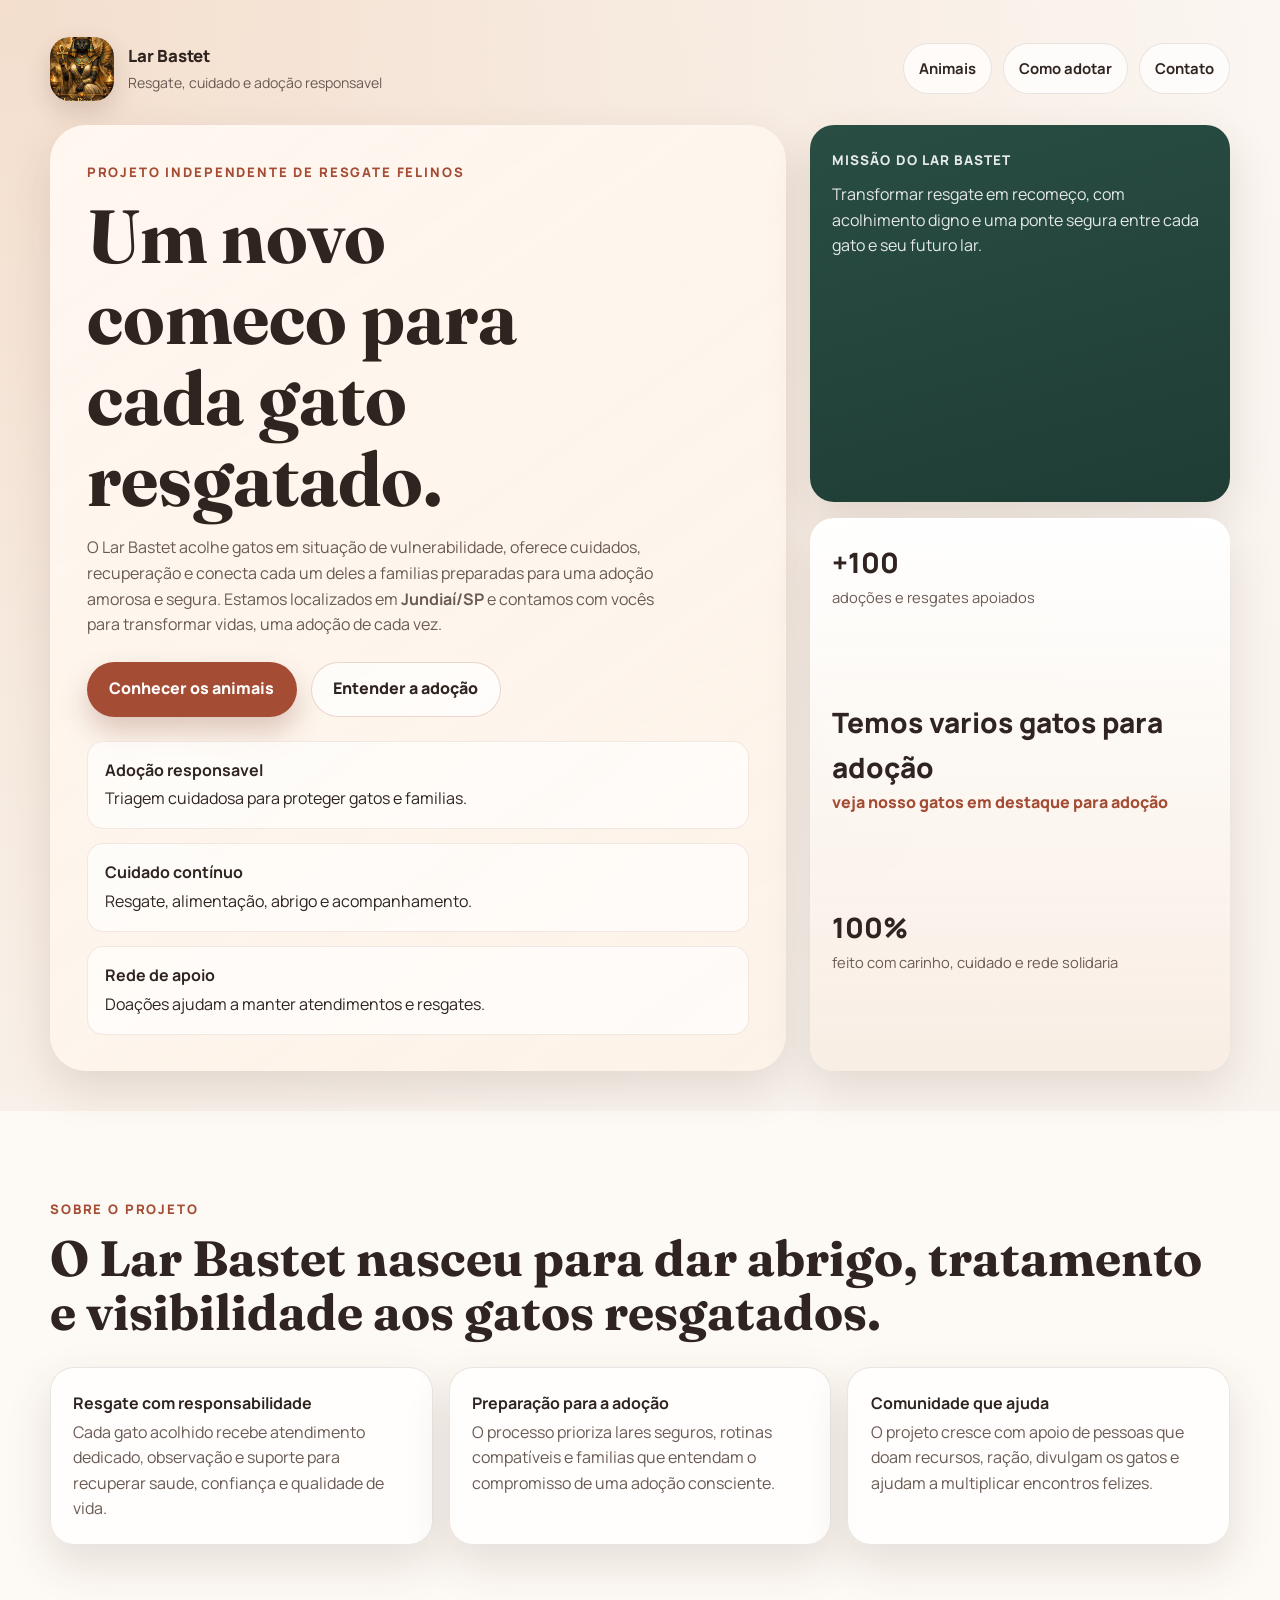
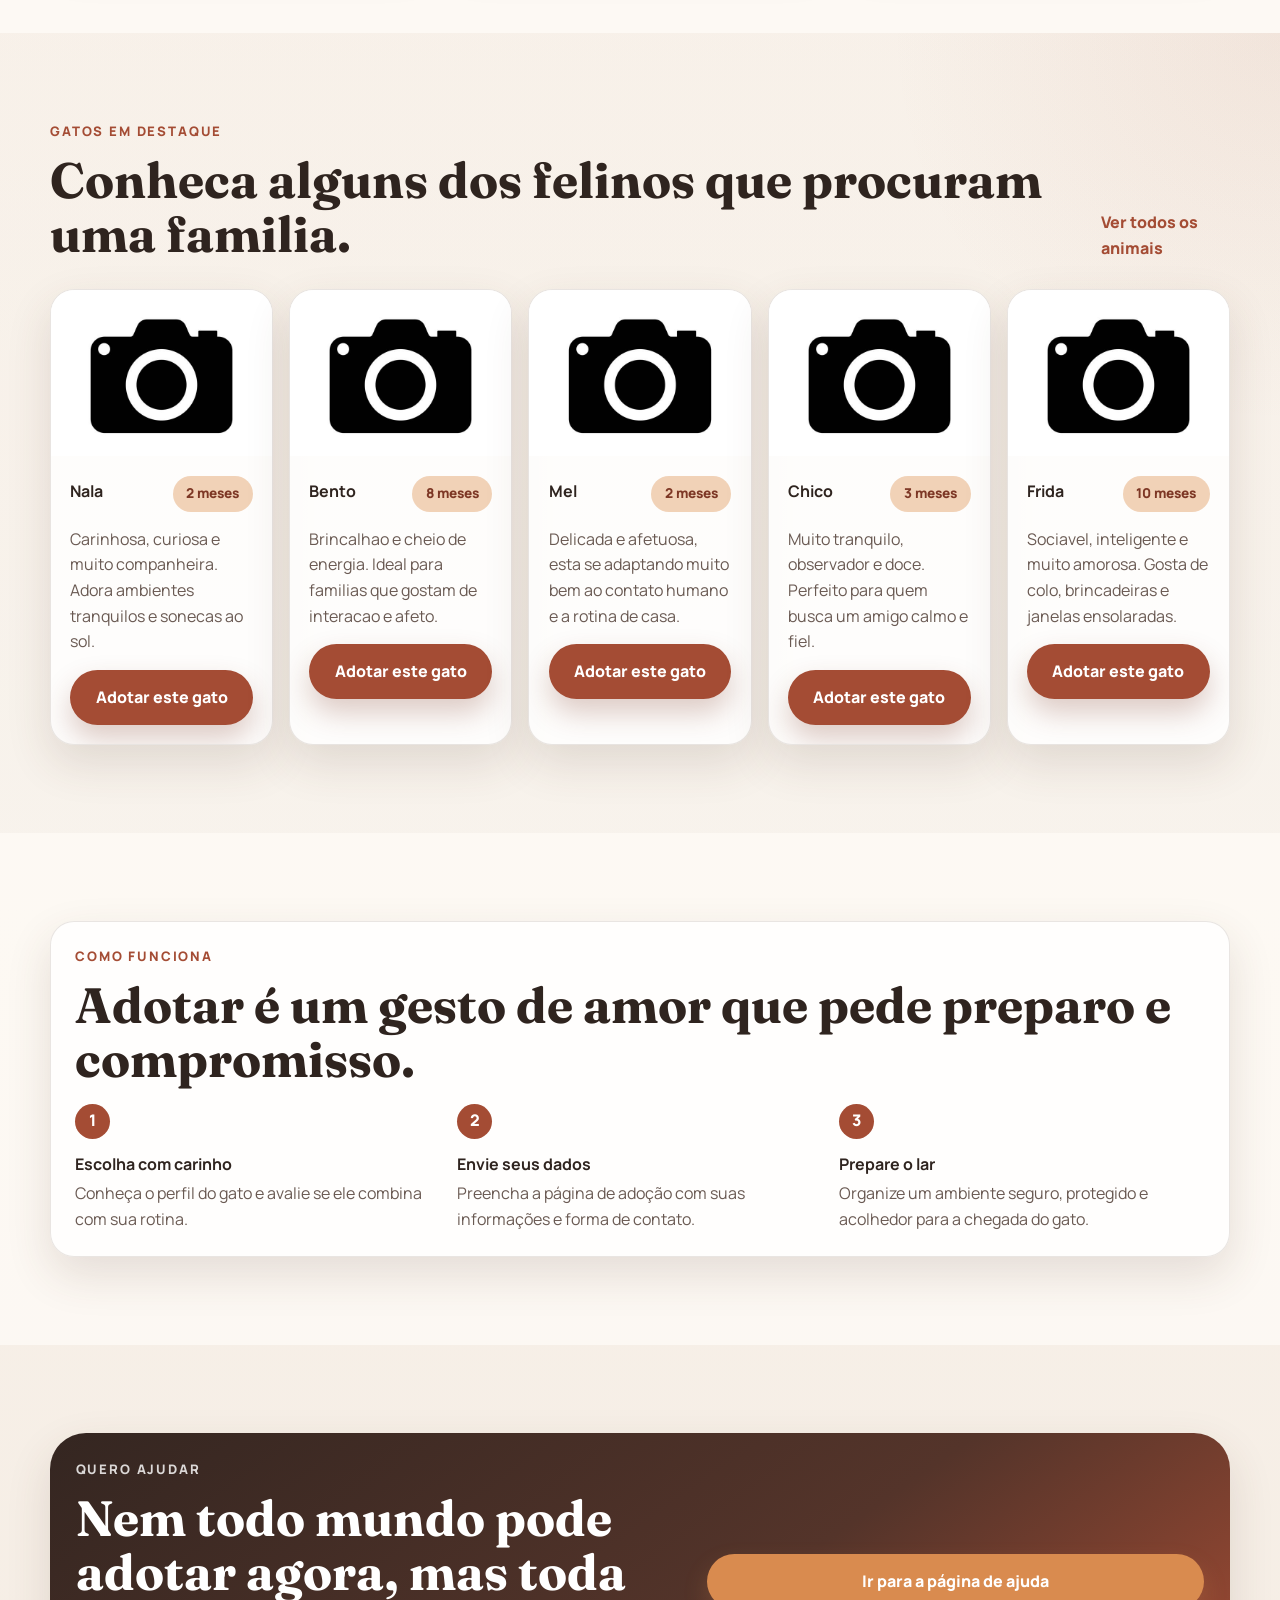
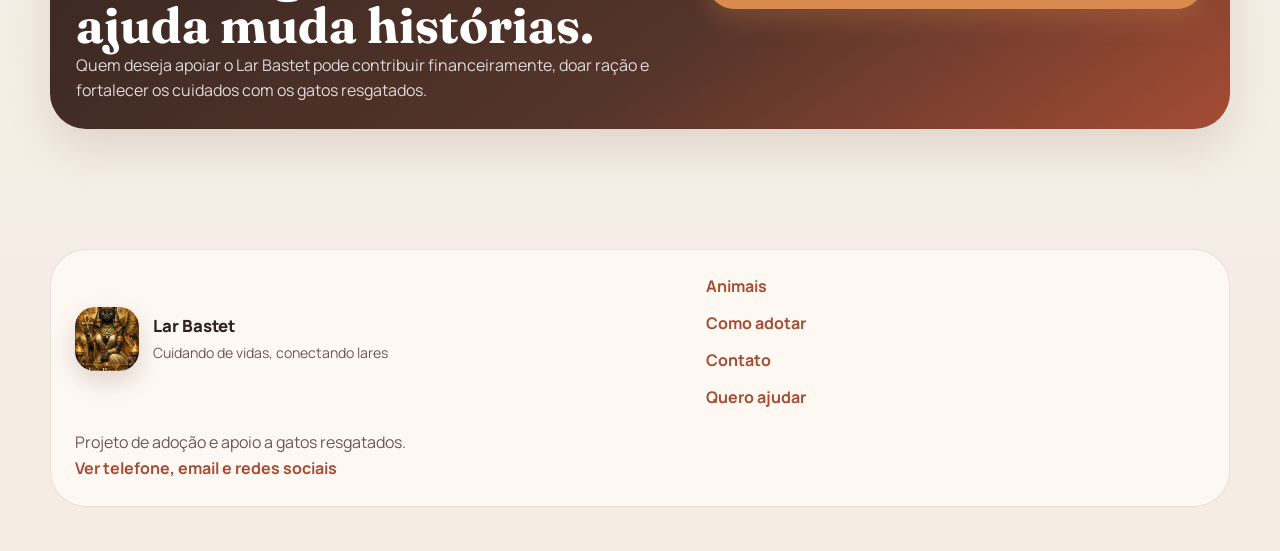
==== commit f92e2355: "Merge branch 'main' into main" ====
--- a/index.html
+++ b/index.html
@@ -147,7 +147,7 @@
             <div class="cat-card-content">
               <div class="cat-card-header">
                 <h3>Nala</h3>
-                <span>1 ano</span>
+                <span>2 meses</span>
               </div>
               <p>Carinhosa, curiosa e muito companheira. Adora ambientes tranquilos e sonecas ao sol.</p>
               <a class="button button-primary button-full" href="./como-adotar.html">Adotar este gato</a>
@@ -171,7 +171,7 @@
             <div class="cat-card-content">
               <div class="cat-card-header">
                 <h3>Mel</h3>
-                <span>2 anos</span>
+                <span>2 meses</span>
               </div>
               <p>Delicada e afetuosa, esta se adaptando muito bem ao contato humano e a rotina de casa.</p>
               <a class="button button-primary button-full" href="./como-adotar.html">Adotar este gato</a>
@@ -183,7 +183,7 @@
             <div class="cat-card-content">
               <div class="cat-card-header">
                 <h3>Chico</h3>
-                <span>3 anos</span>
+                <span>3 meses</span>
               </div>
               <p>Muito tranquilo, observador e doce. Perfeito para quem busca um amigo calmo e fiel.</p>
               <a class="button button-primary button-full" href="./como-adotar.html">Adotar este gato</a>
